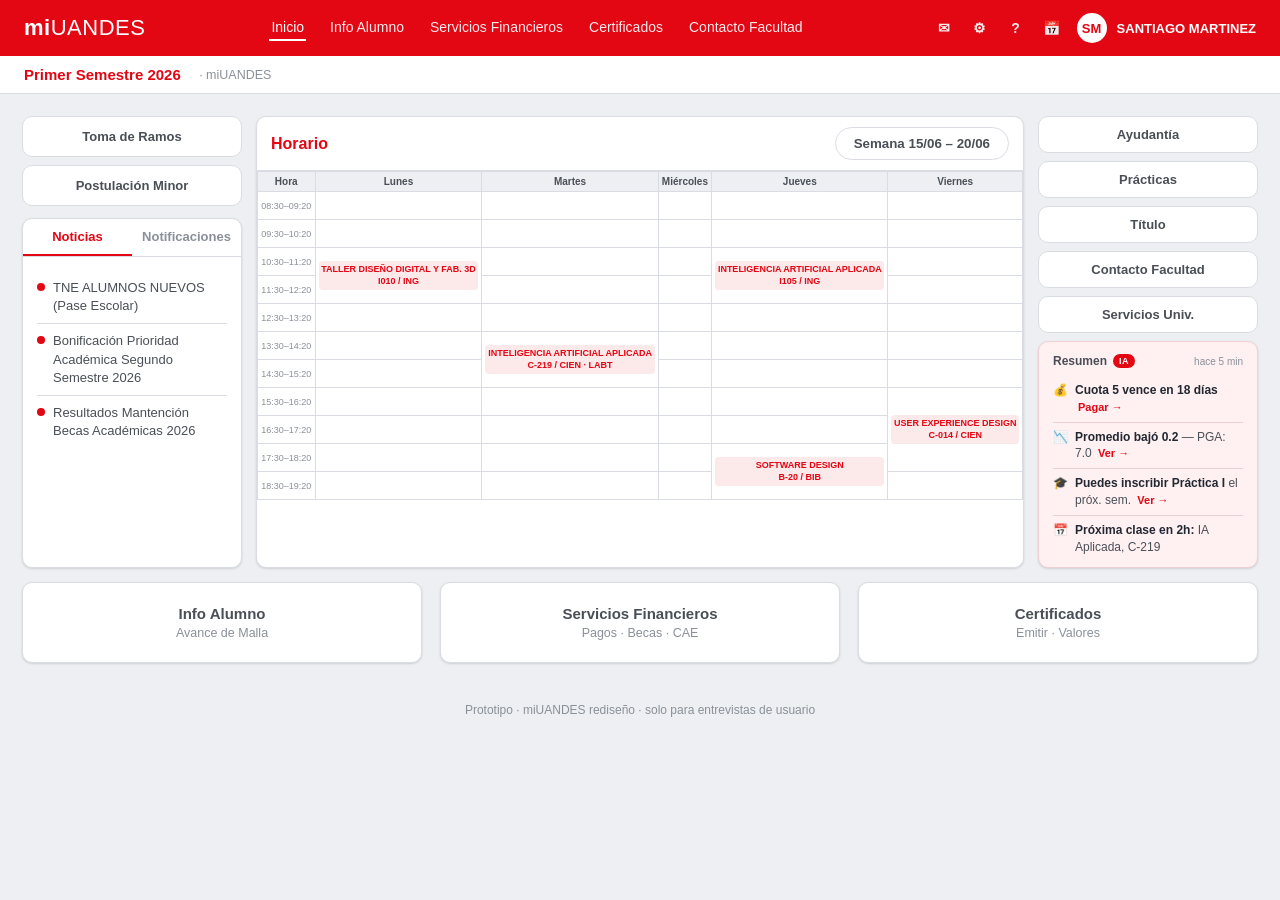
==== index.html @ 422a391a "entrevista ux" ====
<!DOCTYPE html>
<html lang="es">
<head>
  <meta charset="UTF-8">
  <meta name="viewport" content="width=device-width, initial-scale=1.0">
  <title>miUANDES — Inicio</title>
  <link rel="stylesheet" href="styles.css">
  <style>
    .landing {
      display: grid;
      grid-template-columns: 220px 1fr 220px;
      gap: 14px;
      align-items: stretch;
    }
    .landing > div:first-child {
      display: flex; flex-direction: column;
    }
    .landing > div:first-child .info-card {
      flex: 1;
    }

    .info-card {
      background: var(--blanco);
      border: 1px solid var(--gris-borde);
      border-radius: var(--radio);
      box-shadow: var(--sombra);
      overflow: hidden;
    }
    .info-card__tabs {
      display: flex; border-bottom: 1px solid var(--gris-borde);
    }
    .info-card__tab {
      flex: 1; padding: 10px 8px; text-align: center;
      font-size: 13px; font-weight: 600; color: var(--gris-claro);
      cursor: pointer; border-bottom: 2px solid transparent;
      transition: all .15s; background: none; border-top: none; border-left: none; border-right: none;
    }
    .info-card__tab.is-active {
      color: var(--rojo); border-bottom-color: var(--rojo);
    }
    .info-card__body { padding: 14px; }
    .info-card__panel { display: none; }
    .info-card__panel.activa { display: block; }
    .notif-item {
      display: flex; align-items: flex-start; gap: 8px;
      padding: 8px 0; border-bottom: 1px solid var(--gris-borde);
      font-size: 13px; color: var(--gris-texto);
    }
    .notif-item:last-child { border-bottom: none; }
    .notif-dot {
      width: 8px; height: 8px; border-radius: 50%;
      background: var(--rojo); flex-shrink: 0; margin-top: 4px;
    }
    .notif-item span { line-height: 1.4; }

    .horario {
      background: var(--blanco);
      border: 1px solid var(--gris-borde);
      border-radius: var(--radio);
      box-shadow: var(--sombra);
      display: flex; flex-direction: column;
      overflow: hidden;
    }
    .horario__head {
      display: flex; justify-content: space-between; align-items: center;
      padding: 10px 14px; border-bottom: 1px solid var(--gris-borde);
    }
    .horario__head h2 { margin: 0; font-size: 16px; color: var(--rojo); }
    .horario table {
      width: 100%; border-collapse: collapse; font-size: 10px;
    }
    .horario th {
      background: var(--gris-bg); padding: 4px 3px;
      font-weight: 600; color: var(--gris-texto); text-align: center;
      border: 1px solid var(--gris-borde); font-size: 10px;
    }
    .horario td {
      border: 1px solid var(--gris-borde); padding: 2px 3px;
      text-align: center; vertical-align: middle; height: 28px;
    }
    .horario td.hora { white-space: nowrap; font-size: 9px; color: var(--gris-claro); }
    .horario .clase {
      background: var(--rojo-claro); color: var(--rojo);
      border-radius: 4px; padding: 3px 2px;
      font-weight: 600; font-size: 9px; line-height: 1.25;
    }

    .accesos {
      display: grid; grid-template-columns: repeat(3, 1fr); gap: 18px;
      margin-top: 14px;
    }
    .acceso {
      background: var(--blanco);
      border: 1.5px solid var(--gris-borde);
      border-radius: var(--radio);
      box-shadow: var(--sombra);
      padding: 22px 16px; text-align: center;
      font-weight: 700; color: var(--gris-texto);
      transition: all .15s; cursor: pointer;
    }
    .acceso:hover { border-color: var(--rojo); color: var(--rojo); transform: translateY(-2px); }
    .acceso small { display: block; font-weight: 400; color: var(--gris-claro); margin-top: 4px; }

    /* --- Panel IA (compacto, no protagonista) --- */
    .landing .navbtn { padding: 12px 10px; margin-bottom: 8px; font-size: 13px; }
    .navbtn--sm { padding: 10px 8px !important; margin-bottom: 8px !important; font-size: 13px !important; }

    .ia-panel {
      background: #fff0f1;
      border: 1px solid #f0d0d3;
      border-radius: var(--radio);
      box-shadow: var(--sombra);
      padding: 12px 14px;
      font-size: 12px;
    }
    .ia-panel__header {
      display: flex; justify-content: space-between; align-items: center;
      margin-bottom: 8px;
    }
    .ia-panel__title {
      font-size: 12px; font-weight: 700; color: var(--gris-texto);
      display: flex; align-items: center; gap: 6px;
    }
    .ia-badge {
      background: var(--rojo); color: #fff; padding: 2px 6px;
      border-radius: 999px; font-size: 9px; font-weight: 700;
      letter-spacing: .5px;
    }
    .ia-panel__time { font-size: 10px; color: var(--gris-claro); }
    .ia-insights { display: flex; flex-direction: column; gap: 0; }
    .ia-insight {
      display: flex; align-items: baseline; gap: 7px;
      padding: 6px 0; border-bottom: 1px solid #f0d0d3;
      font-size: 12px; line-height: 1.4; color: var(--gris-texto);
    }
    .ia-insight:last-child { border-bottom: none; padding-bottom: 0; }
    .ia-insight__emoji { font-size: 12px; flex-shrink: 0; }
    .ia-insight__text { flex: 1; }
    .ia-insight__text strong { color: var(--tinta); }
    .ia-link {
      color: var(--rojo); font-weight: 600; text-decoration: none;
      font-size: 11px; margin-left: 3px;
    }
    .ia-link:hover { text-decoration: underline; }

    @media (max-width: 768px) {
      .landing { grid-template-columns: 1fr; }
      .accesos { grid-template-columns: 1fr; }
      .horario { overflow-x: auto; }
    }
  </style>
</head>
<body>

  <header class="banner">
    <div class="banner__logo">mi<span>UANDES</span></div>
    <button class="hamburger" onclick="toggleNav()">☰</button>
    <nav class="banner__nav">
      <a href="index.html" class="is-active">Inicio</a>
      <a href="info-alumno.html">Info Alumno</a>
      <a href="servicio-financiero.html">Servicios Financieros</a>
      <a href="certificados.html">Certificados</a>
      <a href="facultad.html">Contacto Facultad</a>
    </nav>
    <div class="banner__user">
      <div class="banner__icons">
        <a href="index.html" title="Notificaciones">✉</a>
        <a href="servicios-universitarios.html" title="Servicios">⚙</a>
        <a href="#" title="Centro de ayuda" onclick="showToast('Sección de ayuda en desarrollo','info')">?</a>
        <a href="facultad.html" title="Calendario">📅</a>
      </div>
      <span class="banner__avatar">SM</span>
      <span class="user-name">SANTIAGO MARTINEZ</span>
    </div>
  </header>

  <div class="subbar">
    Primer Semestre 2026 &nbsp;<small>· miUANDES</small>
  </div>

  <main class="page">

    <div class="landing">

      <div>
        <button class="navbtn">Toma de Ramos</button>
        <button class="navbtn">Postulación Minor</button>

        <div class="info-card" style="margin-top:4px;">
          <div class="info-card__tabs">
            <button class="info-card__tab is-active" onclick="switchTab(this, 'panel-noticias')">Noticias</button>
            <button class="info-card__tab" onclick="switchTab(this, 'panel-notif')">Notificaciones</button>
          </div>
          <div class="info-card__body">
            <div class="info-card__panel activa" id="panel-noticias">
              <div class="notif-item">
                <span class="notif-dot"></span>
                <span>TNE ALUMNOS NUEVOS (Pase Escolar)</span>
              </div>
              <div class="notif-item">
                <span class="notif-dot"></span>
                <span>Bonificación Prioridad Académica Segundo Semestre 2026</span>
              </div>
              <div class="notif-item">
                <span class="notif-dot"></span>
                <span>Resultados Mantención Becas Académicas 2026</span>
              </div>
            </div>
            <div class="info-card__panel" id="panel-notif">
              <div class="notif-item">
                <span class="notif-dot"></span>
                <span>Tu cuota 5 vence el 05/07/2026</span>
              </div>
              <div class="notif-item">
                <span class="notif-dot"></span>
                <span>Nuevo horario publicado para Semestre 2026-1</span>
              </div>
            </div>
          </div>
        </div>

      </div>

      <div class="horario">
        <div class="horario__head">
          <h2>Horario</h2>
          <button class="pill">Semana 15/06 – 20/06</button>
        </div>
        <div class="table-responsive">
          <table>
            <thead>
              <tr>
                <th>Hora</th><th>Lunes</th><th>Martes</th><th>Miércoles</th><th>Jueves</th><th>Viernes</th>
              </tr>
            </thead>
            <tbody>
              <tr><td class="hora">08:30–09:20</td><td></td><td></td><td></td><td></td><td></td></tr>
              <tr><td class="hora">09:30–10:20</td><td></td><td></td><td></td><td></td><td></td></tr>
              <tr>
                <td class="hora">10:30–11:20</td>
                <td rowspan="2"><div class="clase">TALLER DISEÑO DIGITAL Y FAB. 3D<br>I010 / ING</div></td>
                <td></td><td></td>
                <td rowspan="2"><div class="clase">INTELIGENCIA ARTIFICIAL APLICADA<br>I105 / ING</div></td>
                <td></td>
              </tr>
              <tr><td class="hora">11:30–12:20</td><td></td><td></td><td></td></tr>
              <tr><td class="hora">12:30–13:20</td><td></td><td></td><td></td><td></td><td></td></tr>
              <tr>
                <td class="hora">13:30–14:20</td>
                <td></td>
                <td rowspan="2"><div class="clase">INTELIGENCIA ARTIFICIAL APLICADA<br>C-219 / CIEN · LABT</div></td>
                <td></td><td></td><td></td>
              </tr>
              <tr><td class="hora">14:30–15:20</td><td></td><td></td><td></td><td></td></tr>
              <tr>
                <td class="hora">15:30–16:20</td>
                <td></td><td></td><td></td><td></td>
                <td rowspan="3"><div class="clase">USER EXPERIENCE DESIGN<br>C-014 / CIEN</div></td>
              </tr>
              <tr><td class="hora">16:30–17:20</td><td></td><td></td><td></td><td></td></tr>
              <tr>
                <td class="hora">17:30–18:20</td>
                <td></td><td></td><td></td>
                <td rowspan="2"><div class="clase">SOFTWARE DESIGN<br>B-20 / BIB</div></td>
              </tr>
              <tr><td class="hora">18:30–19:20</td><td></td><td></td><td></td><td></td></tr>
            </tbody>
          </table>
        </div>
      </div>

      <div>
        <a class="navbtn navbtn--sm" href="template.html">Ayudantía</a>
        <a class="navbtn navbtn--sm" href="template.html">Prácticas</a>
        <a class="navbtn navbtn--sm" href="template.html">Título</a>
        <a class="navbtn navbtn--sm" href="facultad.html">Contacto Facultad</a>
        <a class="navbtn navbtn--sm" href="servicios-universitarios.html">Servicios Univ.</a>

        <!-- Panel IA -->
        <div class="ia-panel" style="margin-top: 4px;">
          <div class="ia-panel__header">
            <div class="ia-panel__title">Resumen <span class="ia-badge">IA</span></div>
            <div class="ia-panel__time">hace 5 min</div>
          </div>
          <div class="ia-insights">
            <div class="ia-insight">
              <span class="ia-insight__emoji">💰</span>
              <div class="ia-insight__text"><strong>Cuota 5 vence en 18 días</strong> <a class="ia-link" href="servicio-financiero.html">Pagar →</a></div>
            </div>
            <div class="ia-insight">
              <span class="ia-insight__emoji">📉</span>
              <div class="ia-insight__text"><strong>Promedio bajó 0.2</strong> — PGA: 7.0 <a class="ia-link" href="info-alumno.html">Ver →</a></div>
            </div>
            <div class="ia-insight">
              <span class="ia-insight__emoji">🎓</span>
              <div class="ia-insight__text"><strong>Puedes inscribir Práctica I</strong> el próx. sem. <a class="ia-link" href="template.html">Ver →</a></div>
            </div>
            <div class="ia-insight">
              <span class="ia-insight__emoji">📅</span>
              <div class="ia-insight__text"><strong>Próxima clase en 2h:</strong> IA Aplicada, C-219</div>
            </div>
          </div>
        </div>
      </div>

    </div>

    <div class="accesos">
      <a class="acceso" href="info-alumno.html">Info Alumno<small>Avance de Malla</small></a>
      <a class="acceso" href="servicio-financiero.html">Servicios Financieros<small>Pagos · Becas · CAE</small></a>
      <a class="acceso" href="certificados.html">Certificados<small>Emitir · Valores</small></a>
    </div>

  </main>

  <div id="toast" class="toast"></div>
  <footer class="proto">Prototipo · miUANDES rediseño · solo para entrevistas de usuario</footer>

  <script src="shared.js"></script>
  <script>
    function switchTab(btn, panelId) {
      document.querySelectorAll('.info-card__tab').forEach(t => t.classList.remove('is-active'));
      document.querySelectorAll('.info-card__panel').forEach(p => p.classList.remove('activa'));
      btn.classList.add('is-active');
      document.getElementById(panelId).classList.add('activa');
    }
  </script>

</body>
</html>
---- styles.css ----
/* ===========================================================
   miUANDES — Prototipo de rediseño
   Paleta oficial (banner rojo UANDES + blanco/gris)
   =========================================================== */
:root {
  --rojo:        #E30613;
  --rojo-osc:    #B7000F;
  --rojo-claro:  #FCE9EA;
  --gris-bg:     #EDEFF2;
  --gris-borde:  #D9DDE3;
  --gris-texto:  #4A4F57;
  --gris-claro:  #8A9099;
  --blanco:      #FFFFFF;
  --tinta:       #222831;
  --sombra:      0 1px 3px rgba(0,0,0,.08), 0 1px 2px rgba(0,0,0,.06);
  --radio:       10px;
}

* { box-sizing: border-box; }

html, body {
  margin: 0;
  padding: 0;
  font-family: "Segoe UI", Roboto, Helvetica, Arial, sans-serif;
  background: var(--gris-bg);
  color: var(--tinta);
  font-size: 15px;
}

a { color: inherit; text-decoration: none; }

/* ---------- Header / banner oficial ---------- */
.banner {
  background: var(--rojo);
  color: #fff;
  display: flex;
  align-items: center;
  justify-content: space-between;
  padding: 0 24px;
  height: 56px;
  position: relative;
}
.banner__logo {
  font-size: 22px;
  font-weight: 700;
  letter-spacing: .5px;
  flex-shrink: 0;
}
.banner__logo span { font-weight: 300; }
.banner__nav {
  display: flex;
  align-items: center;
  gap: 22px;
}
.banner__nav a {
  font-size: 14px;
  padding: 4px 2px;
  opacity: .92;
  border-bottom: 2px solid transparent;
  transition: border-color .15s;
  white-space: nowrap;
}
.banner__nav a:hover,
.banner__nav a.is-active {
  border-bottom-color: #fff;
  opacity: 1;
}
.banner__user {
  display: flex;
  align-items: center;
  gap: 10px;
  font-size: 13px;
  font-weight: 600;
  flex-shrink: 0;
}
.banner__icons {
  display: flex; gap: 6px;
}
.banner__icons a {
  display: flex; align-items: center; justify-content: center;
  width: 30px; height: 30px; border-radius: 50%;
  font-size: 14px; opacity: .92; transition: all .15s;
  border-bottom: none !important;
}
.banner__icons a:hover {
  background: rgba(255,255,255,.2); opacity: 1;
}
.banner__avatar {
  width: 30px; height: 30px; border-radius: 50%;
  background: #fff; color: var(--rojo);
  display: grid; place-items: center; font-weight: 700; font-size: 13px;
}
.hamburger {
  display: none; background: none; border: none; color: #fff;
  font-size: 24px; cursor: pointer; padding: 4px;
}

/* barra de semestre */
.subbar {
  background: var(--blanco);
  border-bottom: 1px solid var(--gris-borde);
  padding: 10px 24px;
  display: flex; align-items: center; gap: 10px;
  font-weight: 600; color: var(--rojo);
}
.subbar small { color: var(--gris-claro); font-weight: 400; }

/* ---------- Breadcrumbs ---------- */
.breadcrumbs {
  padding: 10px 24px;
  font-size: 13px; color: var(--gris-claro);
  display: flex; align-items: center; gap: 6px;
}
.breadcrumbs a {
  color: var(--rojo); font-weight: 500;
  transition: opacity .15s;
}
.breadcrumbs a:hover { opacity: .7; }
.breadcrumbs .sep { color: var(--gris-borde); }
.breadcrumbs .current { color: var(--gris-texto); font-weight: 600; }

/* ---------- Layout general ---------- */
.page { max-width: 1400px; margin: 0 auto; padding: 22px; }

.titulo-vista {
  display: flex; align-items: center; gap: 10px;
  font-size: 26px; font-weight: 700; margin: 4px 0 20px;
}
.titulo-vista::before {
  content: ""; width: 6px; height: 28px; background: var(--rojo);
  border-radius: 3px;
}

/* ---------- Card / panel ---------- */
.card {
  background: var(--blanco);
  border: 1px solid var(--gris-borde);
  border-radius: var(--radio);
  box-shadow: var(--sombra);
  padding: 18px;
}
.card__title {
  font-size: 15px; font-weight: 700; color: var(--rojo);
  margin: 0 0 12px; display: flex; align-items: center; gap: 8px;
}

/* ---------- Botones de navegación lateral ---------- */
.navbtn {
  display: block; width: 100%;
  background: var(--blanco);
  border: 1.5px solid var(--gris-borde);
  border-radius: var(--radio);
  padding: 16px 14px;
  margin-bottom: 12px;
  text-align: center;
  font-weight: 600; color: var(--gris-texto);
  cursor: pointer;
  transition: all .15s;
}
.navbtn:hover {
  border-color: var(--rojo);
  color: var(--rojo);
  box-shadow: var(--sombra);
}

/* botón pill */
.pill {
  border: 1.5px solid var(--gris-borde);
  background: var(--blanco);
  border-radius: 999px;
  padding: 8px 18px;
  font-weight: 600; color: var(--gris-texto);
  cursor: pointer; transition: all .15s;
}
.pill:hover, .pill.is-active {
  background: var(--rojo); color: #fff; border-color: var(--rojo);
}

/* botón sólido */
.btn {
  background: var(--rojo); color: #fff; border: none;
  border-radius: 8px; padding: 9px 18px; font-weight: 600; cursor: pointer;
}
.btn:hover { background: var(--rojo-osc); }

/* utilidades */
.grid { display: grid; gap: 18px; }
.skeleton {
  height: 10px; background: #c9d2dd; border-radius: 4px; margin: 8px 0;
}
.skeleton.s { width: 60%; }
.skeleton.m { width: 80%; }

/* ---------- Toast / Feedback global ---------- */
.toast {
  position: fixed; bottom: 30px; left: 50%; transform: translateX(-50%) translateY(100px);
  background: #222831; color: #fff;
  padding: 14px 28px; border-radius: 10px;
  font-size: 14px; font-weight: 600;
  box-shadow: 0 6px 20px rgba(0,0,0,.25);
  display: flex; align-items: center; gap: 10px;
  z-index: 9999;
  opacity: 0;
  transition: all .35s cubic-bezier(.4,0,.2,1);
  pointer-events: none;
}
.toast.toast-success { background: #28a745; }
.toast.toast-info { background: #0d6efd; }
.toast.show {
  opacity: 1;
  transform: translateX(-50%) translateY(0);
  pointer-events: auto;
}

/* ---------- Modal de confirmación ---------- */
.modal-overlay {
  position: fixed; inset: 0;
  background: rgba(0,0,0,.4);
  display: none; place-items: center;
  z-index: 9998;
}
.modal-overlay.show { display: grid; }
.modal {
  background: var(--blanco);
  border-radius: 12px;
  padding: 28px; max-width: 420px; width: 90%;
  box-shadow: 0 10px 40px rgba(0,0,0,.2);
  text-align: center;
}
.modal h3 { margin: 0 0 10px; font-size: 18px; color: var(--tinta); }
.modal p { margin: 0 0 20px; font-size: 14px; color: var(--gris-texto); line-height: 1.5; }
.modal-btns { display: flex; gap: 10px; justify-content: center; }
.modal-btns button {
  padding: 10px 22px; border-radius: 8px; font-weight: 600;
  font-size: 14px; cursor: pointer; border: none;
}
.modal-btns .btn-confirm { background: var(--rojo); color: #fff; }
.modal-btns .btn-confirm:hover { background: var(--rojo-osc); }
.modal-btns .btn-cancel {
  background: var(--blanco); color: var(--gris-texto);
  border: 1.5px solid var(--gris-borde);
}
.modal-btns .btn-cancel:hover { background: var(--gris-bg); }

/* ---------- Tabla responsive wrapper ---------- */
.table-responsive {
  overflow-x: auto; -webkit-overflow-scrolling: touch;
}

/* hide on desktop, show on mobile */
.mobile-only { display: none; }

footer.proto {
  text-align: center; color: var(--gris-claro);
  font-size: 12px; padding: 18px;
}

/* Vista transitions */
.vista { display: none; animation: fadeIn .2s ease; }
.vista.activa { display: block; }
@keyframes fadeIn { from { opacity: 0; } to { opacity: 1; } }

/* =============================================================
   RESPONSIVE — Mobile (max 768px)
   ============================================================= */
@media (max-width: 768px) {
  .banner { padding: 0 14px; flex-wrap: wrap; height: auto; min-height: 56px; }
  .banner__nav {
    display: none; flex-direction: column;
    width: 100%; gap: 0; padding: 8px 0;
    border-top: 1px solid rgba(255,255,255,.2);
  }
  .banner__nav.open { display: flex; }
  .banner__nav a {
    padding: 10px 0; border-bottom: none;
    font-size: 15px; opacity: 1;
  }
  .banner__user .user-name { display: none; }
  .hamburger { display: block; }

  .subbar { padding: 8px 14px; font-size: 13px; }
  .breadcrumbs { padding: 8px 14px; font-size: 12px; flex-wrap: wrap; }
  .page { padding: 14px; }
  .titulo-vista { font-size: 20px; margin: 0 0 14px; }

  .mobile-only { display: block; }
  .desktop-only { display: none; }

  .pill { padding: 6px 14px; font-size: 13px; }
  .navbtn { padding: 12px 10px; font-size: 13px; }
}
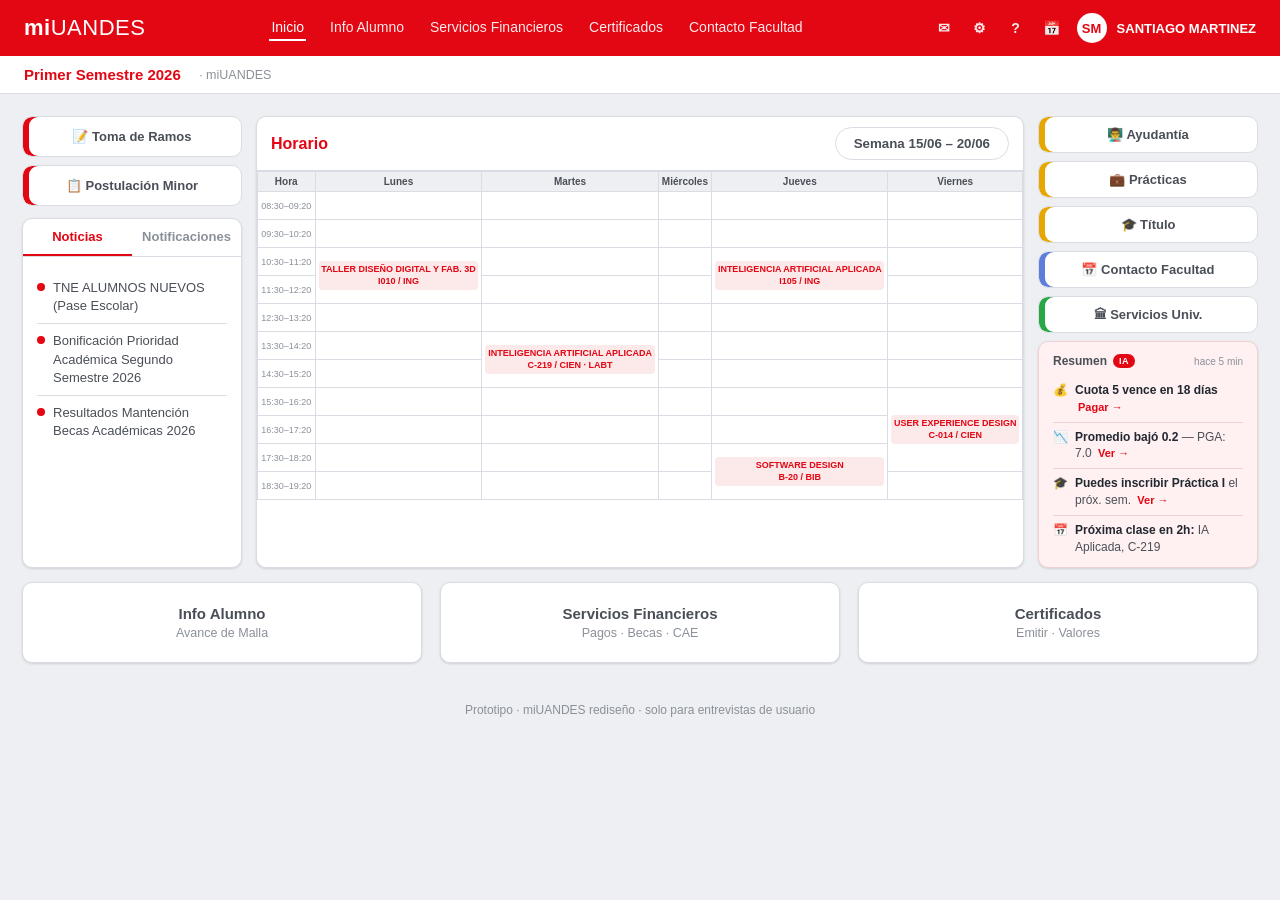
==== commit 0b09af0a: "arreglos pocos" ====
--- a/index.html
+++ b/index.html
@@ -102,7 +102,14 @@
     .acceso small { display: block; font-weight: 400; color: var(--gris-claro); margin-top: 4px; }
 
     /* --- Panel IA (compacto, no protagonista) --- */
-    .landing .navbtn { padding: 12px 10px; margin-bottom: 8px; font-size: 13px; }
+    .landing .navbtn {
+      padding: 12px 10px; margin-bottom: 8px; font-size: 13px;
+      display: flex; align-items: center; justify-content: center; gap: 6px;
+    }
+    .navbtn--acad { box-shadow: inset 6px 0 0 var(--rojo); }
+    .navbtn--proc { box-shadow: inset 6px 0 0 #e6a800; }
+    .navbtn--fac  { box-shadow: inset 6px 0 0 #5b7fdb; }
+    .navbtn--serv { box-shadow: inset 6px 0 0 #28a745; }
     .navbtn--sm { padding: 10px 8px !important; margin-bottom: 8px !important; font-size: 13px !important; }
 
     .ia-panel {
@@ -153,7 +160,7 @@
 <body>
 
   <header class="banner">
-    <div class="banner__logo">mi<span>UANDES</span></div>
+    <a href="index.html" class="banner__logo">mi<span>UANDES</span></a>
     <button class="hamburger" onclick="toggleNav()">☰</button>
     <nav class="banner__nav">
       <a href="index.html" class="is-active">Inicio</a>
@@ -183,8 +190,8 @@
     <div class="landing">
 
       <div>
-        <button class="navbtn">Toma de Ramos</button>
-        <button class="navbtn">Postulación Minor</button>
+        <button class="navbtn navbtn--acad">📝 Toma de Ramos</button>
+        <button class="navbtn navbtn--acad">📋 Postulación Minor</button>
 
         <div class="info-card" style="margin-top:4px;">
           <div class="info-card__tabs">
@@ -270,11 +277,11 @@
       </div>
 
       <div>
-        <a class="navbtn navbtn--sm" href="template.html">Ayudantía</a>
-        <a class="navbtn navbtn--sm" href="template.html">Prácticas</a>
-        <a class="navbtn navbtn--sm" href="template.html">Título</a>
-        <a class="navbtn navbtn--sm" href="facultad.html">Contacto Facultad</a>
-        <a class="navbtn navbtn--sm" href="servicios-universitarios.html">Servicios Univ.</a>
+        <a class="navbtn navbtn--sm navbtn--proc" href="template.html">👨‍🏫 Ayudantía</a>
+        <a class="navbtn navbtn--sm navbtn--proc" href="template.html">💼 Prácticas</a>
+        <a class="navbtn navbtn--sm navbtn--proc" href="template.html">🎓 Título</a>
+        <a class="navbtn navbtn--sm navbtn--fac" href="facultad.html">📅 Contacto Facultad</a>
+        <a class="navbtn navbtn--sm navbtn--serv" href="servicios-universitarios.html">🏛 Servicios Univ.</a>
 
         <!-- Panel IA -->
         <div class="ia-panel" style="margin-top: 4px;">
